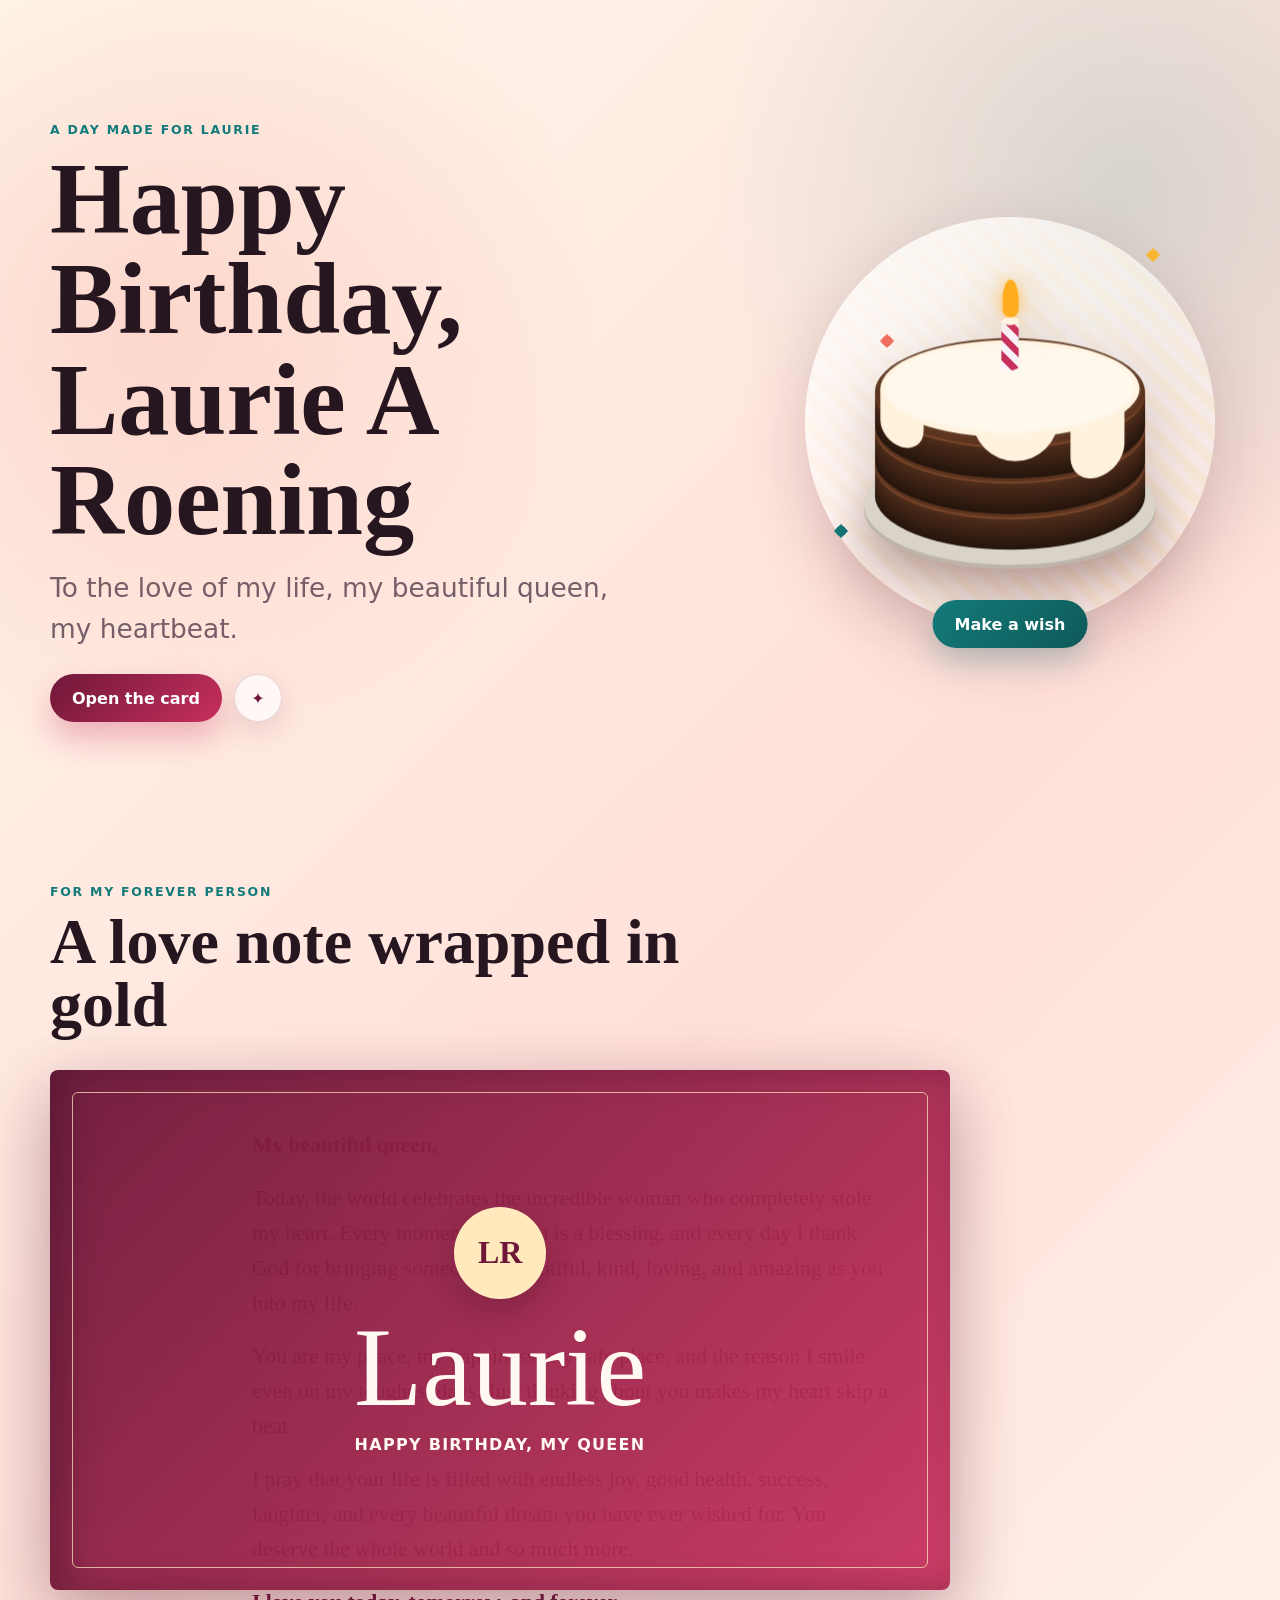
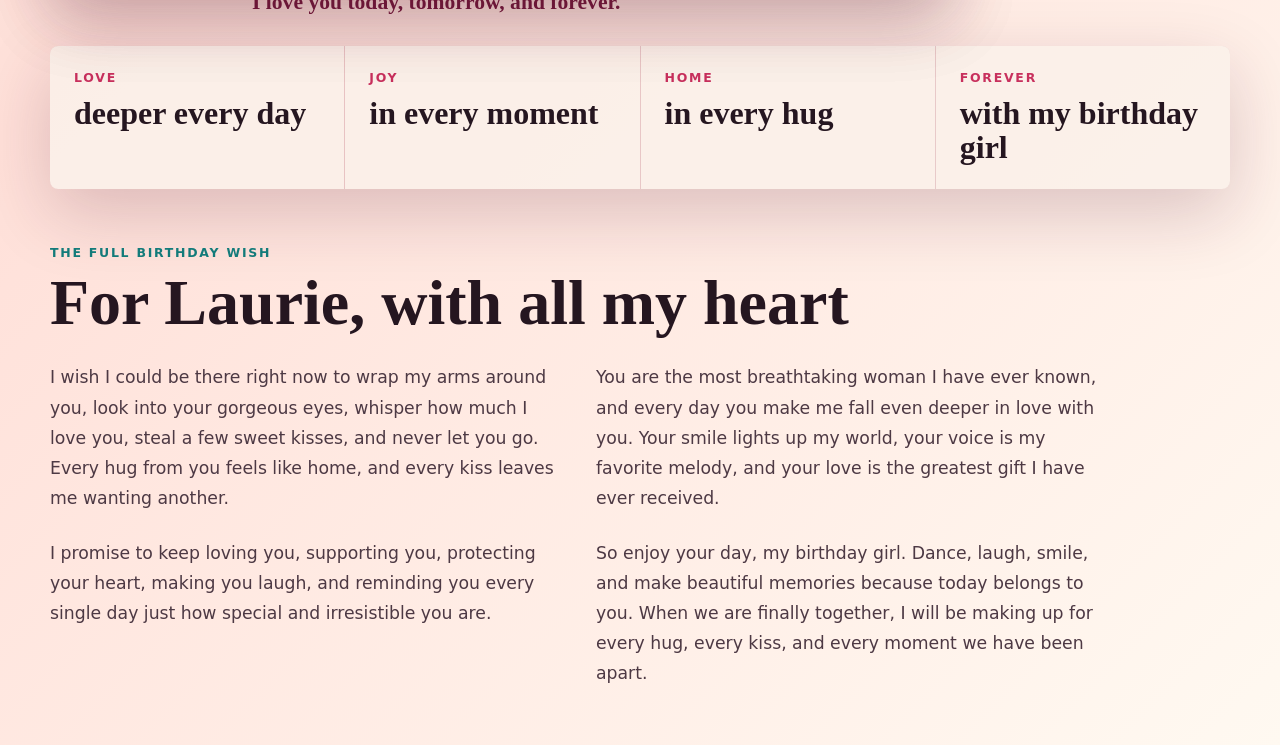
==== frontend/index.html @ 7ce3dca3 "files update" ====
<!DOCTYPE html>
<html lang="en">
  <head>
    <meta charset="UTF-8" />
    <meta name="viewport" content="width=device-width, initial-scale=1.0" />
    <title>Happy Birthday, Laurie A Roening</title>
    <link rel="stylesheet" href="./style.css" />
  </head>
  <body>
    <canvas class="confetti" id="confetti" aria-hidden="true"></canvas>

    <main class="page-shell">
      <section class="hero" aria-labelledby="birthday-title">
        <div class="hero-copy">
          <p class="eyebrow">A day made for Laurie</p>
          <h1 id="birthday-title">Happy Birthday, Laurie A Roening</h1>
          <p class="lead">
            To the love of my life, my beautiful queen, my heartbeat.
          </p>
          <div class="hero-actions">
            <button class="primary-action" id="openCard" type="button">
              Open the card
            </button>
            <button class="icon-action" id="celebrate" type="button" aria-label="Celebrate again">
              <span aria-hidden="true">✦</span>
            </button>
          </div>
        </div>

        <div class="cake-stage" aria-label="A birthday cake with a glowing candle">
          <div class="sparkle sparkle-one"></div>
          <div class="sparkle sparkle-two"></div>
          <div class="sparkle sparkle-three"></div>
          <div class="cake" id="cake">
            <div class="plate"></div>
            <div class="layer layer-bottom"></div>
            <div class="layer layer-middle"></div>
            <div class="layer layer-top"></div>
            <div class="icing"></div>
            <div class="drip drip1"></div>
            <div class="drip drip2"></div>
            <div class="drip drip3"></div>
            <div class="candle">
              <div class="flame"></div>
            </div>
          </div>
          <button class="blow-button" id="blowCandle" type="button">Make a wish</button>
        </div>
      </section>

      <section class="card-section" aria-labelledby="card-title">
        <div class="section-heading">
          <p class="eyebrow">For my forever person</p>
          <h2 id="card-title">A love note wrapped in gold</h2>
        </div>

        <article class="birthday-card" id="birthdayCard">
          <button class="card-cover" id="cardCover" type="button" aria-label="Open Laurie's birthday card">
            <span class="cover-mark">LR</span>
            <span class="cover-title">Laurie</span>
            <span class="cover-subtitle">Happy Birthday, my queen</span>
          </button>
          <div class="card-pages">
            <div class="message-panel">
              <p class="message-kicker">My beautiful queen,</p>
              <p>
                Today, the world celebrates the incredible woman who completely
                stole my heart. Every moment with you is a blessing, and every
                day I thank God for bringing someone as beautiful, kind,
                loving, and amazing as you into my life.
              </p>
              <p>
                You are my peace, my happiness, my safe place, and the reason I
                smile even on my toughest days. Just thinking about you makes my
                heart skip a beat.
              </p>
              <p>
                I pray that your life is filled with endless joy, good health,
                success, laughter, and every beautiful dream you have ever
                wished for. You deserve the whole world and so much more.
              </p>
              <p class="signature">I love you today, tomorrow, and forever.</p>
            </div>
          </div>
        </article>
      </section>

      <section class="promise-band" aria-label="Birthday promises">
        <div>
          <span>Love</span>
          <strong>deeper every day</strong>
        </div>
        <div>
          <span>Joy</span>
          <strong>in every moment</strong>
        </div>
        <div>
          <span>Home</span>
          <strong>in every hug</strong>
        </div>
        <div>
          <span>Forever</span>
          <strong>with my birthday girl</strong>
        </div>
      </section>

      <section class="letter" aria-labelledby="letter-title">
        <p class="eyebrow">The full birthday wish</p>
        <h2 id="letter-title">For Laurie, with all my heart</h2>
        <div class="letter-grid">
          <p>
            I wish I could be there right now to wrap my arms around you, look
            into your gorgeous eyes, whisper how much I love you, steal a few
            sweet kisses, and never let you go. Every hug from you feels like
            home, and every kiss leaves me wanting another.
          </p>
          <p>
            You are the most breathtaking woman I have ever known, and every day
            you make me fall even deeper in love with you. Your smile lights up
            my world, your voice is my favorite melody, and your love is the
            greatest gift I have ever received.
          </p>
          <p>
            I promise to keep loving you, supporting you, protecting your heart,
            making you laugh, and reminding you every single day just how
            special and irresistible you are.
          </p>
          <p>
            So enjoy your day, my birthday girl. Dance, laugh, smile, and make
            beautiful memories because today belongs to you. When we are finally
            together, I will be making up for every hug, every kiss, and every
            moment we have been apart.
          </p>
        </div>
      </section>
    </main>

    <script src="./script.js"></script>
  </body>
</html>
---- frontend/style.css ----
:root {
  --ink: #251620;
  --muted: #765e69;
  --paper: #fff9f1;
  --cream: #ffe9bd;
  --rose: #c8305d;
  --wine: #6f1739;
  --coral: #f26f61;
  --teal: #137b7a;
  --gold: #f7b733;
  --shadow: 0 24px 70px rgba(79, 20, 43, 0.2);
}

* {
  box-sizing: border-box;
}

html {
  min-height: 100%;
  scroll-behavior: smooth;
}

body {
  min-height: 100%;
  margin: 0;
  color: var(--ink);
  font-family: Inter, ui-sans-serif, system-ui, -apple-system, BlinkMacSystemFont, "Segoe UI", sans-serif;
  background:
    radial-gradient(circle at 12% 14%, rgba(242, 111, 97, 0.2), transparent 28rem),
    radial-gradient(circle at 88% 8%, rgba(19, 123, 122, 0.17), transparent 26rem),
    linear-gradient(135deg, #fff7ec 0%, #ffe0d9 48%, #fff9f1 100%);
}

button {
  font: inherit;
}

.confetti {
  position: fixed;
  inset: 0;
  z-index: 5;
  pointer-events: none;
}

.page-shell {
  width: min(1180px, calc(100% - 32px));
  margin: 0 auto;
}

.hero {
  min-height: 92vh;
  display: grid;
  grid-template-columns: minmax(0, 1fr) minmax(300px, 440px);
  align-items: center;
  gap: clamp(28px, 6vw, 84px);
  padding: 48px 0 32px;
}

.eyebrow {
  margin: 0 0 12px;
  color: var(--teal);
  font-size: 0.78rem;
  font-weight: 800;
  letter-spacing: 0.14em;
  text-transform: uppercase;
}

h1,
h2 {
  margin: 0;
  line-height: 0.98;
  letter-spacing: 0;
}

h1 {
  max-width: 760px;
  font-family: Georgia, "Times New Roman", serif;
  font-size: clamp(3.25rem, 8vw, 7rem);
}

h2 {
  font-family: Georgia, "Times New Roman", serif;
  font-size: clamp(2.25rem, 5vw, 5rem);
}

.lead {
  max-width: 600px;
  margin: 18px 0 0;
  color: var(--muted);
  font-size: clamp(1.15rem, 2.4vw, 1.65rem);
  line-height: 1.55;
}

.hero-actions {
  display: flex;
  align-items: center;
  gap: 12px;
  margin-top: 24px;
}

.primary-action,
.blow-button {
  min-height: 48px;
  border: 0;
  border-radius: 999px;
  padding: 0 22px;
  color: white;
  font-weight: 800;
  background: linear-gradient(135deg, var(--wine), var(--rose));
  box-shadow: 0 16px 30px rgba(200, 48, 93, 0.3);
  cursor: pointer;
}

.icon-action {
  width: 48px;
  height: 48px;
  border: 1px solid rgba(111, 23, 57, 0.16);
  border-radius: 50%;
  color: var(--wine);
  background: rgba(255, 255, 255, 0.68);
  box-shadow: 0 10px 28px rgba(79, 20, 43, 0.12);
  cursor: pointer;
}

.cake-stage {
  position: relative;
  min-height: 520px;
  display: grid;
  place-items: center;
  isolation: isolate;
}

.cake-stage::before {
  content: "";
  position: absolute;
  width: min(86vw, 410px);
  aspect-ratio: 1;
  border-radius: 50%;
  background:
    linear-gradient(135deg, rgba(255, 255, 255, 0.84), rgba(255, 255, 255, 0.32)),
    repeating-linear-gradient(45deg, rgba(247, 183, 51, 0.16) 0 10px, transparent 10px 20px);
  box-shadow: var(--shadow);
  z-index: -1;
}

.sparkle {
  position: absolute;
  width: 10px;
  height: 10px;
  background: var(--gold);
  transform: rotate(45deg);
  animation: twinkle 2.6s ease-in-out infinite;
}

.sparkle::before,
.sparkle::after {
  content: "";
  position: absolute;
  inset: 0;
  border-radius: 50%;
  background: inherit;
}

.sparkle-one {
  top: 88px;
  right: 72px;
}

.sparkle-two {
  bottom: 146px;
  left: 46px;
  background: var(--teal);
  animation-delay: 0.4s;
}

.sparkle-three {
  top: 174px;
  left: 92px;
  background: var(--coral);
  animation-delay: 0.8s;
}

.cake {
  position: relative;
  width: 250px;
  height: 200px;
  filter: drop-shadow(0 24px 30px rgba(81, 35, 19, 0.24));
  transform: translateY(24px) scale(1.08);
}

.cake > * {
  position: absolute;
}

.plate {
  width: 270px;
  height: 110px;
  bottom: -10px;
  left: -10px;
  border-radius: 50%;
  background-color: #d9d3ca;
  box-shadow: 0 2px 0 #beb4aa, 0 4px 0 #beb4aa, 0 18px 34px rgba(73, 27, 23, 0.24);
}

.layer {
  display: block;
  width: 250px;
  height: 100px;
  border-radius: 50%;
  background-color: #5c341f;
  box-shadow:
    0 2px 0 #78452a,
    0 4px 0 #4d2c1a,
    0 6px 0 #4a2a19,
    0 8px 0 #472818,
    0 10px 0 #442617,
    0 12px 0 #412416,
    0 14px 0 #3e2315,
    0 16px 0 #3b2114,
    0 18px 0 #382013,
    0 20px 0 #351e12,
    0 22px 0 #321c11,
    0 24px 0 #2f1b10,
    0 26px 0 #2c190f,
    0 28px 0 #29170e,
    0 30px 0 #26160d;
}

.layer-top {
  top: 0;
}

.layer-middle {
  top: 33px;
}

.layer-bottom {
  top: 66px;
}

.icing {
  top: 2px;
  left: 5px;
  width: 240px;
  height: 90px;
  border-radius: 50%;
  background-color: #fff2dc;
}

.icing::before {
  content: "";
  position: absolute;
  inset: 4px 5px 6px;
  z-index: 1;
  border-radius: 50%;
  background-color: #fff8ed;
  box-shadow: 0 0 8px #fffaf2;
}

.drip {
  display: block;
  width: 50px;
  height: 60px;
  border-bottom-right-radius: 25px;
  border-bottom-left-radius: 25px;
  background-color: #fff2dc;
}

.drip1 {
  top: 53px;
  left: 5px;
  width: 40px;
  height: 48px;
  transform: skewY(15deg);
}

.drip2 {
  top: 69px;
  left: 181px;
  transform: skewY(-15deg);
}

.drip3 {
  top: 54px;
  left: 90px;
  width: 80px;
  border-bottom-right-radius: 40px;
  border-bottom-left-radius: 40px;
}

.candle {
  z-index: 10;
  top: -20px;
  left: 50%;
  width: 16px;
  height: 50px;
  margin-left: -8px;
  border-radius: 8px / 4px;
  background: repeating-linear-gradient(45deg, #f9f2fb 0 7px, #c8305d 7px 13px);
}

.candle::before {
  content: "";
  position: absolute;
  top: 0;
  left: 0;
  width: 16px;
  height: 8px;
  border-radius: 50%;
  background-color: #fff;
}

.flame {
  position: absolute;
  z-index: 10;
  top: -34px;
  left: 50%;
  width: 15px;
  height: 35px;
  margin-left: -7.5px;
  border-radius: 10px 10px 10px 10px / 25px 25px 10px 10px;
  background-color: #ffad1f;
  box-shadow: 0 0 14px rgba(255, 173, 31, 0.58), 0 0 44px rgba(255, 173, 31, 0.5);
  transform-origin: 50% 90%;
  animation: flicker 1s ease-in-out alternate infinite;
}

.cake.wished .flame {
  opacity: 0;
  transform: translateY(8px) scale(0.2);
  transition: opacity 0.4s ease, transform 0.4s ease;
  animation: none;
}

.blow-button {
  position: absolute;
  bottom: 34px;
  left: 50%;
  transform: translateX(-50%);
  background: linear-gradient(135deg, var(--teal), #0e5958);
  box-shadow: 0 14px 28px rgba(19, 123, 122, 0.24);
}

.card-section,
.letter {
  padding: 56px 0;
}

.section-heading {
  max-width: 740px;
  margin-bottom: 34px;
}

.birthday-card {
  position: relative;
  width: min(100%, 900px);
  min-height: 520px;
  perspective: 2200px;
}

.card-cover,
.card-pages {
  position: absolute;
  inset: 0;
  min-height: 520px;
  border-radius: 8px;
}

.card-cover {
  z-index: 2;
  display: grid;
  place-items: center;
  align-content: center;
  gap: 18px;
  border: 0;
  color: #fff9f1;
  background:
    linear-gradient(135deg, rgba(111, 23, 57, 0.96), rgba(200, 48, 93, 0.94)),
    repeating-linear-gradient(90deg, transparent 0 22px, rgba(255, 255, 255, 0.08) 22px 24px);
  box-shadow: inset 18px 0 36px rgba(40, 8, 23, 0.3), var(--shadow);
  cursor: pointer;
  transform-origin: left center;
  transform-style: preserve-3d;
  transition: transform 900ms cubic-bezier(0.2, 0.74, 0.2, 1), box-shadow 900ms ease;
}

.card-cover::before {
  content: "";
  position: absolute;
  inset: 22px;
  border: 1px solid rgba(255, 233, 189, 0.72);
  border-radius: 6px;
}

.cover-mark {
  width: 92px;
  height: 92px;
  display: grid;
  place-items: center;
  border-radius: 50%;
  color: var(--wine);
  font-family: Georgia, "Times New Roman", serif;
  font-size: 2rem;
  font-weight: 700;
  background: var(--cream);
  box-shadow: 0 12px 30px rgba(40, 8, 23, 0.22);
}

.cover-title {
  font-family: Georgia, "Times New Roman", serif;
  font-size: clamp(3rem, 10vw, 7rem);
  line-height: 0.9;
}

.cover-subtitle {
  font-weight: 800;
  letter-spacing: 0.08em;
  text-transform: uppercase;
}

.card-pages {
  z-index: 1;
  padding: clamp(24px, 5vw, 58px);
  background:
    linear-gradient(90deg, rgba(111, 23, 57, 0.08), transparent 11%),
    linear-gradient(135deg, #fffdf8, #fff3df);
  box-shadow: var(--shadow);
}

.birthday-card.is-open .card-cover {
  transform: rotateY(-132deg);
  box-shadow: inset 10px 0 24px rgba(40, 8, 23, 0.26), 14px 20px 38px rgba(79, 20, 43, 0.16);
}

.message-panel {
  max-width: 640px;
  margin-left: auto;
  font-family: Georgia, "Times New Roman", serif;
  font-size: clamp(1.05rem, 2vw, 1.35rem);
  line-height: 1.62;
}

.message-panel p {
  margin: 0 0 18px;
}

.message-kicker,
.signature {
  color: var(--wine);
  font-weight: 700;
}

.promise-band {
  display: grid;
  grid-template-columns: repeat(4, 1fr);
  gap: 1px;
  overflow: hidden;
  border-radius: 8px;
  background: rgba(111, 23, 57, 0.16);
  box-shadow: var(--shadow);
}

.promise-band div {
  min-height: 132px;
  padding: 24px;
  background: rgba(255, 249, 241, 0.82);
}

.promise-band span {
  display: block;
  color: var(--rose);
  font-size: 0.78rem;
  font-weight: 900;
  letter-spacing: 0.14em;
  text-transform: uppercase;
}

.promise-band strong {
  display: block;
  margin-top: 12px;
  font-family: Georgia, "Times New Roman", serif;
  font-size: clamp(1.35rem, 2.5vw, 2.15rem);
  line-height: 1.05;
}

.letter {
  max-width: 1050px;
}

.letter-grid {
  display: grid;
  grid-template-columns: repeat(2, minmax(0, 1fr));
  gap: 24px 42px;
  margin-top: 28px;
}

.letter-grid p {
  margin: 0;
  color: #4d3944;
  font-size: 1.08rem;
  line-height: 1.75;
}

@keyframes flicker {
  0% {
    transform: skewX(5deg);
  }

  50% {
    transform: skewX(-9deg) scaleY(1.06);
  }

  100% {
    transform: skewX(6deg);
  }
}

@keyframes twinkle {
  0%,
  100% {
    opacity: 0.45;
    transform: rotate(45deg) scale(0.8);
  }

  50% {
    opacity: 1;
    transform: rotate(45deg) scale(1.45);
  }
}

@media (max-width: 860px) {
  .hero {
    min-height: auto;
    grid-template-columns: 1fr;
    padding-top: 32px;
  }

  .cake-stage {
    min-height: 430px;
  }

  .promise-band,
  .letter-grid {
    grid-template-columns: 1fr;
  }

  .birthday-card,
  .card-cover,
  .card-pages {
    min-height: 650px;
  }

  .birthday-card.is-open .card-cover {
    transform: rotateY(-118deg);
  }
}

@media (max-width: 520px) {
  .page-shell {
    width: min(100% - 20px, 1180px);
  }

  .hero {
    gap: 8px;
    padding-top: 24px;
    padding-bottom: 20px;
  }

  h1 {
    font-size: clamp(2.8rem, 14vw, 4.2rem);
  }

  .cake {
    transform: translateY(0) scale(0.62);
  }

  .cake-stage {
    min-height: 270px;
  }

  .cake-stage::before {
    width: min(82vw, 280px);
  }

  .blow-button {
    bottom: 12px;
  }

  .birthday-card,
  .card-cover,
  .card-pages {
    min-height: 760px;
  }

  .card-pages {
    padding: 24px 18px;
  }
}
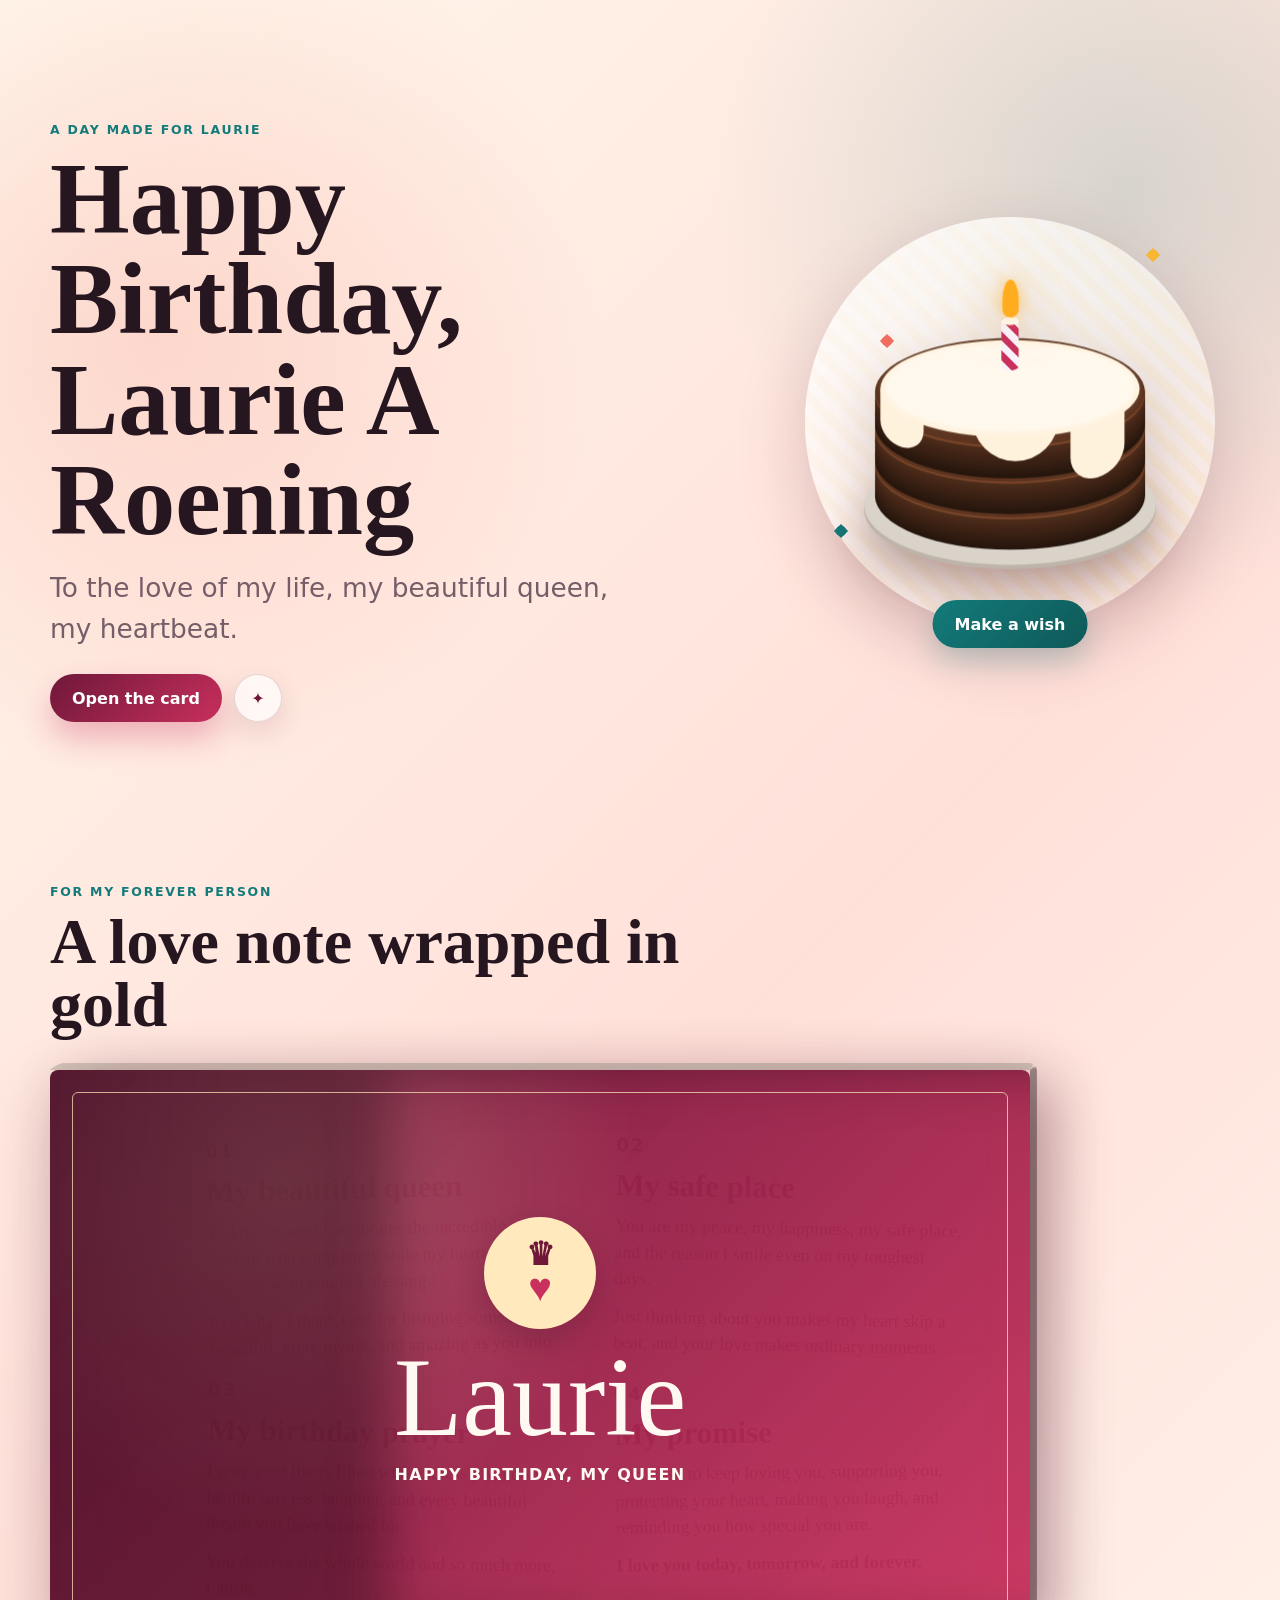
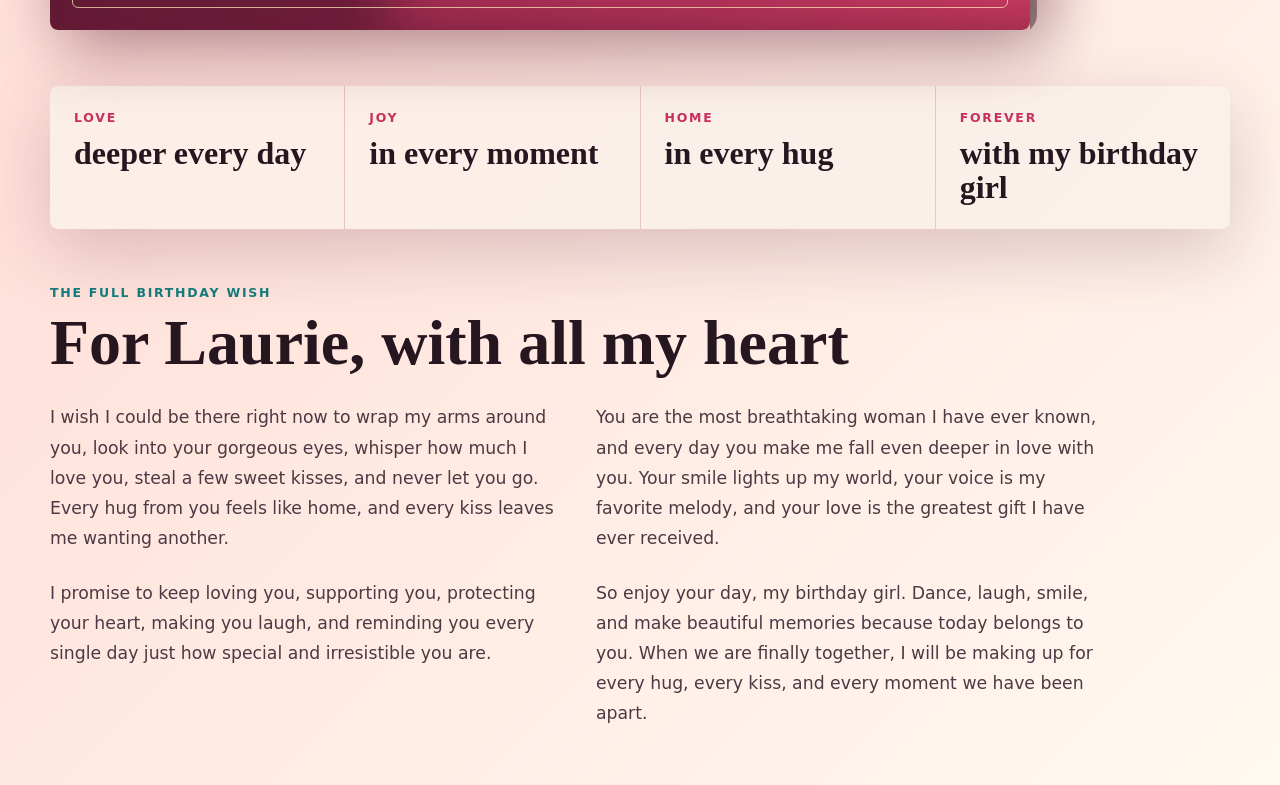
==== commit 0d10e27b: "files update" ====
--- a/frontend/index.html
+++ b/frontend/index.html
@@ -3,7 +3,33 @@
   <head>
     <meta charset="UTF-8" />
     <meta name="viewport" content="width=device-width, initial-scale=1.0" />
-    <title>Happy Birthday, Laurie A Roening</title>
+    <meta
+      name="description"
+      content="A romantic birthday celebration for Laurie A Roening with a birthday cake, love note, wishes, and an interactive 3D birthday card."
+    />
+    <meta name="author" content="For Laurie A Roening" />
+    <meta name="robots" content="index, follow" />
+    <meta name="theme-color" content="#c8305d" />
+    <meta name="color-scheme" content="light" />
+    <meta property="og:type" content="website" />
+    <meta property="og:title" content="Happy Birthday, Laurie A Roening" />
+    <meta
+      property="og:description"
+      content="A beautiful birthday page for Laurie, my queen, my heartbeat, and my forever person."
+    />
+    <meta property="og:image" content="./birthday-preview.svg" />
+    <meta property="og:image:alt" content="A romantic birthday card preview for Laurie A Roening with cake, hearts, and warm colors." />
+    <meta property="og:site_name" content="Laurie's Birthday Celebration" />
+    <meta name="twitter:card" content="summary_large_image" />
+    <meta name="twitter:title" content="Happy Birthday, Laurie A Roening" />
+    <meta
+      name="twitter:description"
+      content="A romantic birthday celebration made with love for Laurie A Roening."
+    />
+    <meta name="twitter:image" content="./birthday-preview.svg" />
+    <link rel="icon" type="image/svg+xml" href="./favicon.svg" />
+    <link rel="apple-touch-icon" href="./birthday-preview.svg" />
+    <title>Happy Birthday, Laurie A Roening | A Love Note and Birthday Card</title>
     <link rel="stylesheet" href="./style.css" />
   </head>
   <body>
@@ -54,32 +80,62 @@
           <h2 id="card-title">A love note wrapped in gold</h2>
         </div>
 
-        <article class="birthday-card" id="birthdayCard">
+        <article class="birthday-card" id="birthdayCard" aria-label="3D birthday book for Laurie">
           <button class="card-cover" id="cardCover" type="button" aria-label="Open Laurie's birthday card">
-            <span class="cover-mark">LR</span>
+            <span class="card-bark"></span>
+            <span class="cover-art" aria-hidden="true">
+              <span class="cover-crown">♛</span>
+              <span class="cover-heart">♥</span>
+            </span>
             <span class="cover-title">Laurie</span>
             <span class="cover-subtitle">Happy Birthday, my queen</span>
           </button>
           <div class="card-pages">
-            <div class="message-panel">
-              <p class="message-kicker">My beautiful queen,</p>
-              <p>
-                Today, the world celebrates the incredible woman who completely
-                stole my heart. Every moment with you is a blessing, and every
-                day I thank God for bringing someone as beautiful, kind,
-                loving, and amazing as you into my life.
-              </p>
-              <p>
-                You are my peace, my happiness, my safe place, and the reason I
-                smile even on my toughest days. Just thinking about you makes my
-                heart skip a beat.
-              </p>
-              <p>
-                I pray that your life is filled with endless joy, good health,
-                success, laughter, and every beautiful dream you have ever
-                wished for. You deserve the whole world and so much more.
-              </p>
-              <p class="signature">I love you today, tomorrow, and forever.</p>
+            <div class="page-stack">
+              <section class="note-page note-page-one">
+                <p class="page-number">01</p>
+                <h3>My beautiful queen</h3>
+                <p>
+                  Today, the world celebrates the incredible woman who completely
+                  stole my heart. Every moment with you is a blessing.
+                </p>
+                <p>
+                  Every day I thank God for bringing someone as beautiful, kind,
+                  loving, and amazing as you into my life.
+                </p>
+              </section>
+              <section class="note-page note-page-two">
+                <p class="page-number">02</p>
+                <h3>My safe place</h3>
+                <p>
+                  You are my peace, my happiness, my safe place, and the reason I
+                  smile even on my toughest days.
+                </p>
+                <p>
+                  Just thinking about you makes my heart skip a beat, and your
+                  love makes ordinary moments feel like home.
+                </p>
+              </section>
+              <section class="note-page note-page-three">
+                <p class="page-number">03</p>
+                <h3>My birthday prayer</h3>
+                <p>
+                  I pray your life is filled with endless joy, good health,
+                  success, laughter, and every beautiful dream you have wished for.
+                </p>
+                <p>
+                  You deserve the whole world and so much more, Laurie.
+                </p>
+              </section>
+              <section class="note-page note-page-four">
+                <p class="page-number">04</p>
+                <h3>My promise</h3>
+                <p>
+                  I promise to keep loving you, supporting you, protecting your
+                  heart, making you laugh, and reminding you how special you are.
+                </p>
+                <p class="signature">I love you today, tomorrow, and forever.</p>
+              </section>
             </div>
           </div>
         </article>
--- a/frontend/style.css
+++ b/frontend/style.css
@@ -353,17 +353,44 @@
 
 .birthday-card {
   position: relative;
-  width: min(100%, 900px);
-  min-height: 520px;
+  width: min(100%, 980px);
+  min-height: 560px;
   perspective: 2200px;
+  transform-style: preserve-3d;
 }
 
 .card-cover,
 .card-pages {
   position: absolute;
   inset: 0;
-  min-height: 520px;
+  min-height: 560px;
   border-radius: 8px;
+}
+
+.birthday-card::before {
+  content: "";
+  position: absolute;
+  top: -7px;
+  left: 0;
+  width: 100%;
+  height: 7px;
+  border-radius: 8px 8px 0 0;
+  background: #d5c7bb;
+  transform: skewX(-45deg);
+  transform-origin: bottom;
+}
+
+.birthday-card::after {
+  content: "";
+  position: absolute;
+  top: 0;
+  right: -7px;
+  width: 7px;
+  height: 100%;
+  border-radius: 0 8px 8px 0;
+  background: #a08f89;
+  transform: skewY(-45deg);
+  transform-origin: left;
 }
 
 .card-cover {
@@ -375,13 +402,14 @@
   border: 0;
   color: #fff9f1;
   background:
-    linear-gradient(135deg, rgba(111, 23, 57, 0.96), rgba(200, 48, 93, 0.94)),
+    radial-gradient(circle at 24% 20%, rgba(255, 233, 189, 0.22), transparent 22rem),
+    linear-gradient(135deg, rgba(111, 23, 57, 0.98), rgba(200, 48, 93, 0.95)),
     repeating-linear-gradient(90deg, transparent 0 22px, rgba(255, 255, 255, 0.08) 22px 24px);
-  box-shadow: inset 18px 0 36px rgba(40, 8, 23, 0.3), var(--shadow);
+  box-shadow: inset 340px 0 54px rgba(39, 9, 23, 0.44), 24px 10px 58px rgba(79, 20, 43, 0.32);
   cursor: pointer;
   transform-origin: left center;
   transform-style: preserve-3d;
-  transition: transform 900ms cubic-bezier(0.2, 0.74, 0.2, 1), box-shadow 900ms ease;
+  transition: transform 900ms cubic-bezier(0.2, 0.74, 0.2, 1), box-shadow 900ms ease, filter 900ms ease;
 }
 
 .card-cover::before {
@@ -392,9 +420,19 @@
   border-radius: 6px;
 }
 
-.cover-mark {
-  width: 92px;
-  height: 92px;
+.card-bark {
+  position: absolute;
+  inset: 0;
+  border-radius: 8px;
+  opacity: 0;
+  background: rgba(224, 225, 220, 0.24);
+  transition: opacity 650ms ease, box-shadow 650ms ease;
+}
+
+.cover-art {
+  position: relative;
+  width: 112px;
+  height: 112px;
   display: grid;
   place-items: center;
   border-radius: 50%;
@@ -406,6 +444,19 @@
   box-shadow: 0 12px 30px rgba(40, 8, 23, 0.22);
 }
 
+.cover-crown {
+  position: absolute;
+  top: 18px;
+  font-size: 2rem;
+}
+
+.cover-heart {
+  position: absolute;
+  bottom: 18px;
+  color: var(--rose);
+  font-size: 2.5rem;
+}
+
 .cover-title {
   font-family: Georgia, "Times New Roman", serif;
   font-size: clamp(3rem, 10vw, 7rem);
@@ -420,31 +471,86 @@
 
 .card-pages {
   z-index: 1;
-  padding: clamp(24px, 5vw, 58px);
+  overflow: hidden;
+  padding: clamp(22px, 4vw, 44px);
   background:
-    linear-gradient(90deg, rgba(111, 23, 57, 0.08), transparent 11%),
-    linear-gradient(135deg, #fffdf8, #fff3df);
+    linear-gradient(90deg, rgba(111, 23, 57, 0.13), transparent 9%),
+    repeating-linear-gradient(90deg, transparent 0 9px, rgba(111, 23, 57, 0.035) 9px 10px),
+    linear-gradient(135deg, #fffdf8, #fff3df 72%, #ffe9bd);
   box-shadow: var(--shadow);
 }
 
+.birthday-card:hover .card-cover,
 .birthday-card.is-open .card-cover {
-  transform: rotateY(-132deg);
-  box-shadow: inset 10px 0 24px rgba(40, 8, 23, 0.26), 14px 20px 38px rgba(79, 20, 43, 0.16);
-}
-
-.message-panel {
-  max-width: 640px;
-  margin-left: auto;
+  transform: rotateY(-135deg) rotateZ(2deg) scale(1.02);
+  box-shadow: inset 24px 0 46px rgba(40, 8, 23, 0.32), 0 18px 82px rgba(79, 20, 43, 0.24);
+  filter: saturate(1.03);
+}
+
+.birthday-card:hover .card-bark,
+.birthday-card.is-open .card-bark {
+  opacity: 1;
+  box-shadow: 330px 210px 110px rgba(40, 8, 23, 0.35) inset;
+}
+
+.page-stack {
+  height: 100%;
+  min-height: 472px;
+  display: grid;
+  grid-template-columns: repeat(2, minmax(0, 1fr));
+  gap: 16px;
+  padding-left: clamp(20px, 8vw, 92px);
+}
+
+.note-page {
+  position: relative;
+  min-height: 212px;
+  padding: 20px 20px 18px;
+  border: 1px solid rgba(111, 23, 57, 0.1);
+  border-radius: 8px;
+  background: rgba(255, 253, 248, 0.86);
+  box-shadow: 0 10px 26px rgba(79, 20, 43, 0.08);
   font-family: Georgia, "Times New Roman", serif;
-  font-size: clamp(1.05rem, 2vw, 1.35rem);
-  line-height: 1.62;
-}
-
-.message-panel p {
-  margin: 0 0 18px;
-}
-
-.message-kicker,
+  transform: rotate(var(--tilt, -1deg));
+}
+
+.note-page-one {
+  --tilt: -1.3deg;
+}
+
+.note-page-two {
+  --tilt: 1deg;
+}
+
+.note-page-three {
+  --tilt: 0.8deg;
+}
+
+.note-page-four {
+  --tilt: -0.8deg;
+}
+
+.page-number {
+  margin: 0 0 8px;
+  color: var(--teal);
+  font: 800 0.72rem/1 Inter, ui-sans-serif, system-ui, sans-serif;
+  letter-spacing: 0.12em;
+}
+
+.note-page h3 {
+  margin: 0 0 12px;
+  color: var(--wine);
+  font-size: clamp(1.45rem, 2.4vw, 2.2rem);
+  line-height: 1;
+}
+
+.note-page p {
+  margin: 0 0 11px;
+  color: #4d3944;
+  font-size: clamp(0.95rem, 1.55vw, 1.12rem);
+  line-height: 1.48;
+}
+
 .signature {
   color: var(--wine);
   font-weight: 700;
@@ -544,14 +650,48 @@
     grid-template-columns: 1fr;
   }
 
-  .birthday-card,
+  .birthday-card {
+    min-height: auto;
+    perspective: 1600px;
+  }
+
   .card-cover,
   .card-pages {
-    min-height: 650px;
-  }
-
+    position: relative;
+    inset: auto;
+    min-height: auto;
+  }
+
+  .card-cover {
+    min-height: 430px;
+    box-shadow: inset 180px 0 46px rgba(39, 9, 23, 0.34), 20px 12px 44px rgba(79, 20, 43, 0.24);
+  }
+
+  .card-pages {
+    max-height: 0;
+    margin-top: 18px;
+    opacity: 0;
+    transition: max-height 700ms ease, opacity 500ms ease;
+  }
+
+  .page-stack {
+    min-height: auto;
+    grid-template-columns: 1fr;
+    padding-left: 0;
+  }
+
+  .note-page {
+    min-height: auto;
+  }
+
+  .birthday-card:hover .card-cover,
   .birthday-card.is-open .card-cover {
-    transform: rotateY(-118deg);
+    transform: perspective(1600px) rotateY(-10deg) rotateZ(1deg);
+  }
+
+  .birthday-card.is-open .card-pages {
+    max-height: 1800px;
+    opacity: 1;
   }
 }
 
@@ -586,13 +726,44 @@
     bottom: 12px;
   }
 
-  .birthday-card,
-  .card-cover,
-  .card-pages {
-    min-height: 760px;
+  .card-section,
+  .letter {
+    padding: 42px 0;
+  }
+
+  .section-heading {
+    margin-bottom: 22px;
+  }
+
+  .card-cover {
+    min-height: 360px;
+    gap: 14px;
   }
 
   .card-pages {
     padding: 24px 18px;
   }
-}
+
+  .cover-art {
+    width: 88px;
+    height: 88px;
+  }
+
+  .cover-title {
+    font-size: clamp(3.4rem, 18vw, 4.8rem);
+  }
+
+  .cover-subtitle {
+    width: min(240px, 80vw);
+    text-align: center;
+    line-height: 1.35;
+  }
+
+  .note-page {
+    padding: 18px 16px 16px;
+  }
+
+  .note-page p {
+    font-size: 0.98rem;
+  }
+}
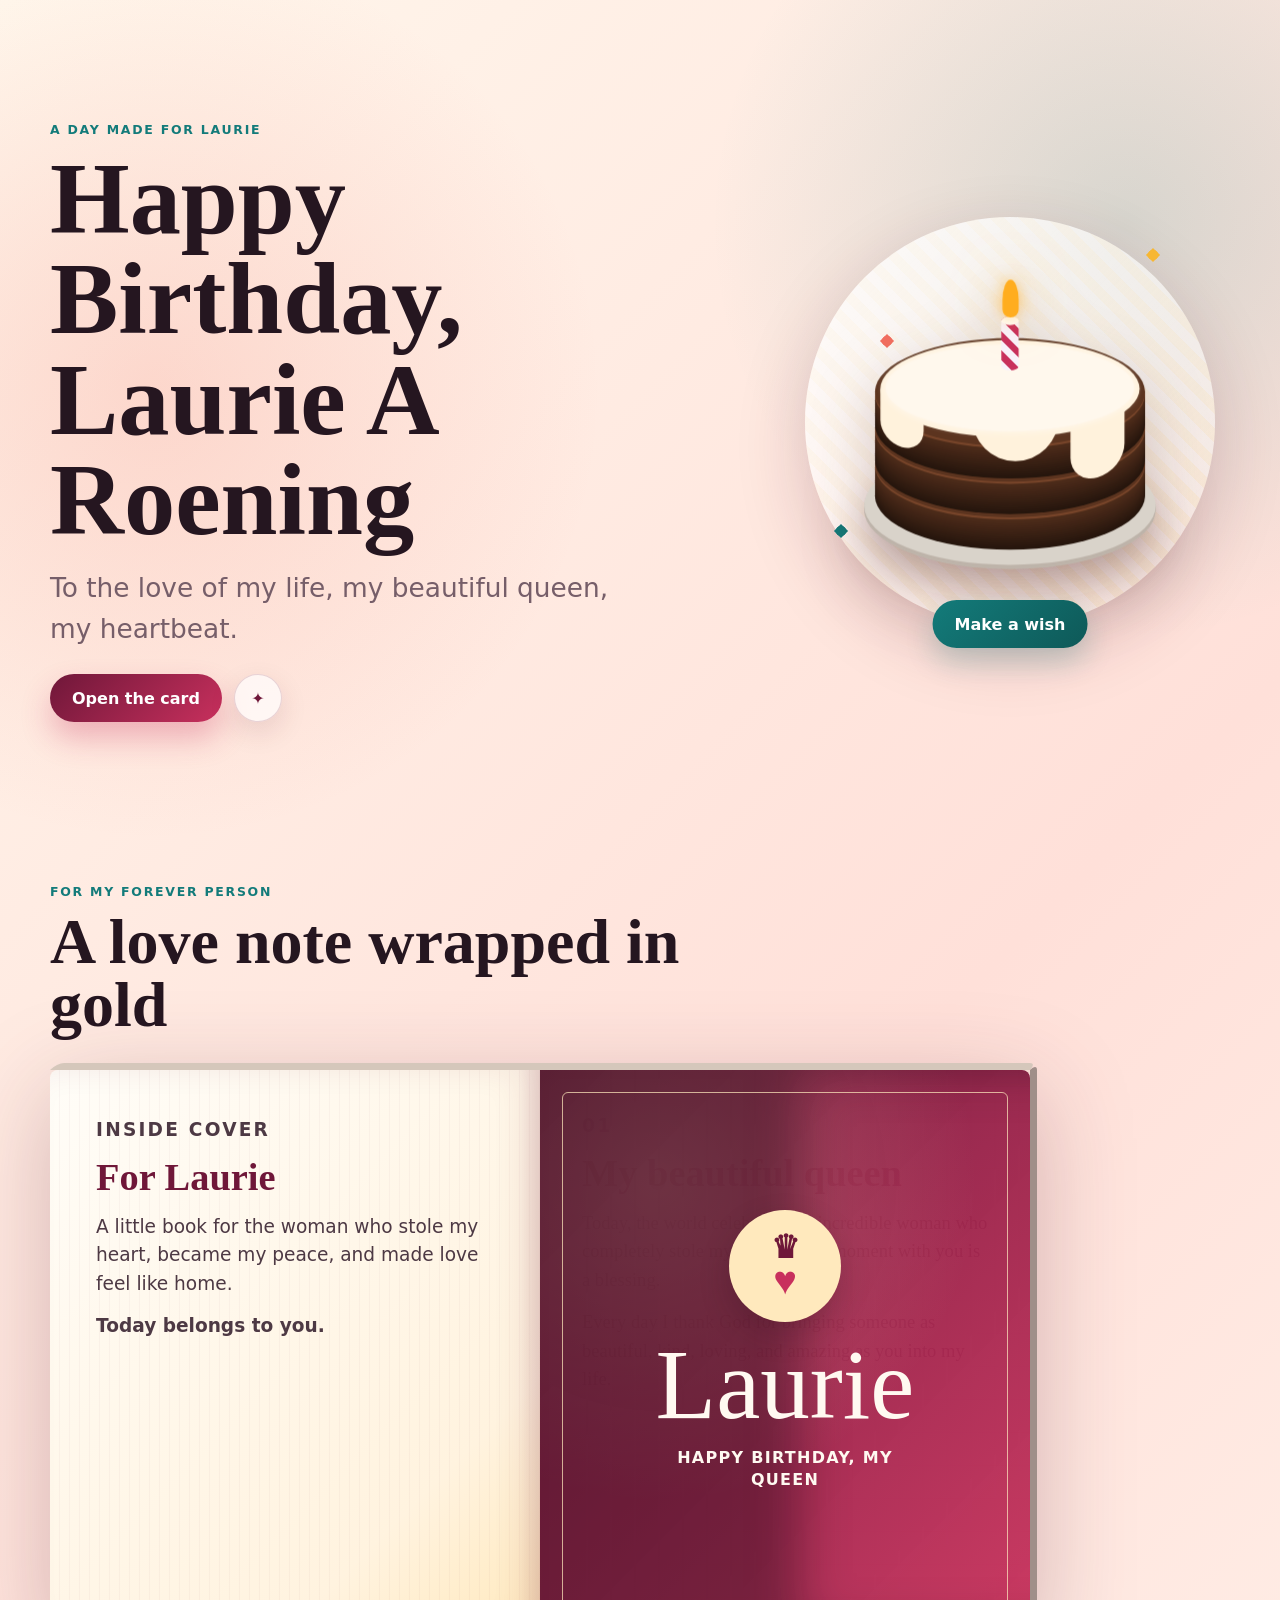
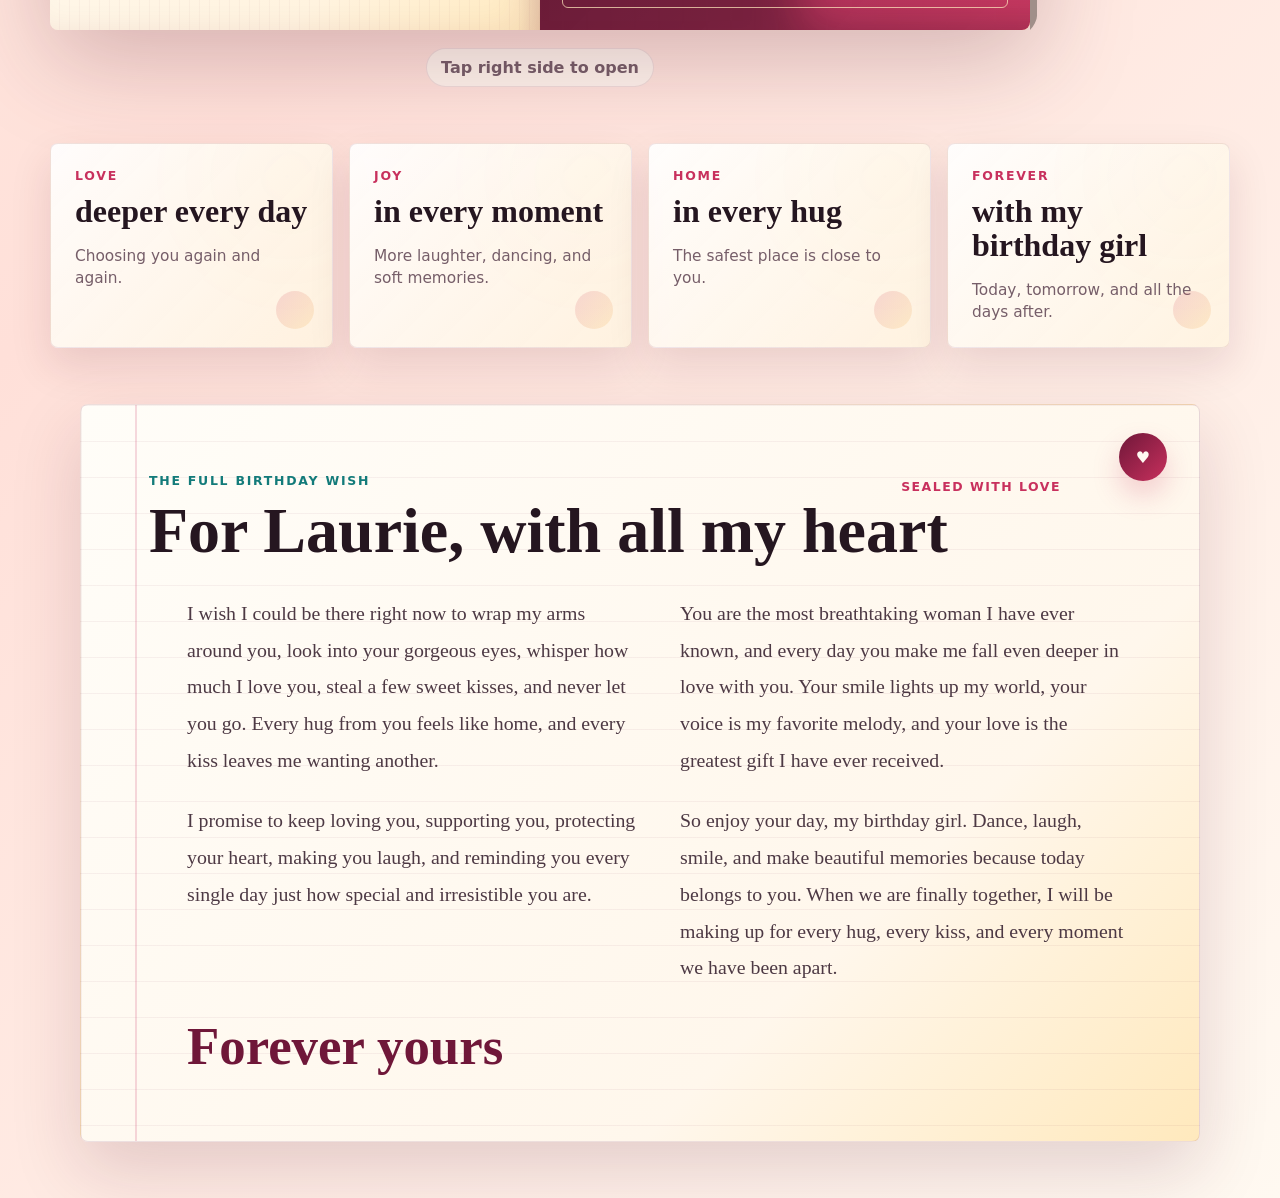
==== commit 670bc00b: "files update" ====
--- a/frontend/index.html
+++ b/frontend/index.html
@@ -80,19 +80,47 @@
           <h2 id="card-title">A love note wrapped in gold</h2>
         </div>
 
-        <article class="birthday-card" id="birthdayCard" aria-label="3D birthday book for Laurie">
-          <button class="card-cover" id="cardCover" type="button" aria-label="Open Laurie's birthday card">
-            <span class="card-bark"></span>
-            <span class="cover-art" aria-hidden="true">
-              <span class="cover-crown">♛</span>
-              <span class="cover-heart">♥</span>
-            </span>
-            <span class="cover-title">Laurie</span>
-            <span class="cover-subtitle">Happy Birthday, my queen</span>
-          </button>
-          <div class="card-pages">
-            <div class="page-stack">
-              <section class="note-page note-page-one">
+        <article class="birthday-card" id="birthdayCard" aria-label="Flipping birthday book for Laurie">
+          <div class="book-spread" id="bookSpread">
+            <div class="book-half book-left">
+              <p class="page-number">Inside cover</p>
+              <h3>For Laurie</h3>
+              <p>
+                A little book for the woman who stole my heart, became my peace,
+                and made love feel like home.
+              </p>
+              <p class="signature">Today belongs to you.</p>
+            </div>
+            <div class="book-half book-right">
+              <p class="page-number">Forever</p>
+              <h3>My final wish</h3>
+              <p>
+                Dance, laugh, smile, and make beautiful memories. When we are
+                together, I will make up for every hug, every kiss, and every
+                moment we have been apart.
+              </p>
+              <p class="signature">I love you more than words can express.</p>
+            </div>
+
+            <button class="book-flip book-cover" id="cardCover" type="button" aria-label="Open Laurie's birthday book">
+              <span class="book-face book-front cover-front">
+                <span class="card-bark"></span>
+                <span class="cover-art" aria-hidden="true">
+                  <span class="cover-crown">♛</span>
+                  <span class="cover-heart">♥</span>
+                </span>
+                <span class="cover-title">Laurie</span>
+                <span class="cover-subtitle">Happy Birthday, my queen</span>
+              </span>
+              <span class="book-face book-back cover-back">
+                <span class="page-number">With love</span>
+                <strong>Open every page slowly.</strong>
+                <span>This birthday wish was made only for you.</span>
+              </span>
+            </button>
+
+            <div class="book-flip book-sheet sheet-one">
+              <section class="book-face book-front note-page">
                 <p class="page-number">01</p>
                 <h3>My beautiful queen</h3>
                 <p>
@@ -104,7 +132,7 @@
                   loving, and amazing as you into my life.
                 </p>
               </section>
-              <section class="note-page note-page-two">
+              <section class="book-face book-back note-page">
                 <p class="page-number">02</p>
                 <h3>My safe place</h3>
                 <p>
@@ -112,81 +140,117 @@
                   smile even on my toughest days.
                 </p>
                 <p>
-                  Just thinking about you makes my heart skip a beat, and your
-                  love makes ordinary moments feel like home.
-                </p>
-              </section>
-              <section class="note-page note-page-three">
+                  Just thinking about you makes my heart skip a beat.
+                </p>
+              </section>
+            </div>
+
+            <div class="book-flip book-sheet sheet-two">
+              <section class="book-face book-front note-page">
                 <p class="page-number">03</p>
                 <h3>My birthday prayer</h3>
                 <p>
                   I pray your life is filled with endless joy, good health,
                   success, laughter, and every beautiful dream you have wished for.
                 </p>
-                <p>
-                  You deserve the whole world and so much more, Laurie.
-                </p>
-              </section>
-              <section class="note-page note-page-four">
+                <p>You deserve the whole world and so much more, Laurie.</p>
+              </section>
+              <section class="book-face book-back note-page">
                 <p class="page-number">04</p>
+                <h3>When I see you</h3>
+                <p>
+                  I wish I could wrap my arms around you, look into your gorgeous
+                  eyes, whisper how much I love you, and never let you go.
+                </p>
+                <p>Every hug from you feels like home.</p>
+              </section>
+            </div>
+
+            <div class="book-flip book-sheet sheet-three">
+              <section class="book-face book-front note-page">
+                <p class="page-number">05</p>
+                <h3>The gift you are</h3>
+                <p>
+                  Your smile lights up my world, your voice is my favorite
+                  melody, and your love is the greatest gift I have ever received.
+                </p>
+              </section>
+              <section class="book-face book-back note-page">
+                <p class="page-number">06</p>
                 <h3>My promise</h3>
                 <p>
                   I promise to keep loving you, supporting you, protecting your
                   heart, making you laugh, and reminding you how special you are.
                 </p>
-                <p class="signature">I love you today, tomorrow, and forever.</p>
-              </section>
-            </div>
+                <p class="signature">Today, tomorrow, and forever.</p>
+              </section>
+            </div>
+            <button class="book-hit-area book-hit-left" id="prevPage" type="button" aria-label="Turn to the previous page"></button>
+            <button class="book-hit-area book-hit-right" id="nextPage" type="button" aria-label="Turn to the next page"></button>
+          </div>
+
+          <div class="book-controls" aria-label="Birthday book status">
+            <p id="pageStatus" aria-live="polite">Cover</p>
           </div>
         </article>
       </section>
 
       <section class="promise-band" aria-label="Birthday promises">
-        <div>
+        <div class="promise-card">
           <span>Love</span>
           <strong>deeper every day</strong>
-        </div>
-        <div>
+          <p>Choosing you again and again.</p>
+        </div>
+        <div class="promise-card">
           <span>Joy</span>
           <strong>in every moment</strong>
-        </div>
-        <div>
+          <p>More laughter, dancing, and soft memories.</p>
+        </div>
+        <div class="promise-card">
           <span>Home</span>
           <strong>in every hug</strong>
-        </div>
-        <div>
+          <p>The safest place is close to you.</p>
+        </div>
+        <div class="promise-card">
           <span>Forever</span>
           <strong>with my birthday girl</strong>
+          <p>Today, tomorrow, and all the days after.</p>
         </div>
       </section>
 
       <section class="letter" aria-labelledby="letter-title">
-        <p class="eyebrow">The full birthday wish</p>
-        <h2 id="letter-title">For Laurie, with all my heart</h2>
-        <div class="letter-grid">
-          <p>
-            I wish I could be there right now to wrap my arms around you, look
-            into your gorgeous eyes, whisper how much I love you, steal a few
-            sweet kisses, and never let you go. Every hug from you feels like
-            home, and every kiss leaves me wanting another.
-          </p>
-          <p>
-            You are the most breathtaking woman I have ever known, and every day
-            you make me fall even deeper in love with you. Your smile lights up
-            my world, your voice is my favorite melody, and your love is the
-            greatest gift I have ever received.
-          </p>
-          <p>
-            I promise to keep loving you, supporting you, protecting your heart,
-            making you laugh, and reminding you every single day just how
-            special and irresistible you are.
-          </p>
-          <p>
-            So enjoy your day, my birthday girl. Dance, laugh, smile, and make
-            beautiful memories because today belongs to you. When we are finally
-            together, I will be making up for every hug, every kiss, and every
-            moment we have been apart.
-          </p>
+        <div class="letter-card">
+          <div class="letter-topline">
+            <p class="eyebrow">The full birthday wish</p>
+            <span>sealed with love</span>
+          </div>
+          <h2 id="letter-title">For Laurie, with all my heart</h2>
+          <div class="letter-grid">
+            <p>
+              I wish I could be there right now to wrap my arms around you, look
+              into your gorgeous eyes, whisper how much I love you, steal a few
+              sweet kisses, and never let you go. Every hug from you feels like
+              home, and every kiss leaves me wanting another.
+            </p>
+            <p>
+              You are the most breathtaking woman I have ever known, and every day
+              you make me fall even deeper in love with you. Your smile lights up
+              my world, your voice is my favorite melody, and your love is the
+              greatest gift I have ever received.
+            </p>
+            <p>
+              I promise to keep loving you, supporting you, protecting your heart,
+              making you laugh, and reminding you every single day just how
+              special and irresistible you are.
+            </p>
+            <p>
+              So enjoy your day, my birthday girl. Dance, laugh, smile, and make
+              beautiful memories because today belongs to you. When we are finally
+              together, I will be making up for every hug, every kiss, and every
+              moment we have been apart.
+            </p>
+          </div>
+          <p class="letter-signature">Forever yours</p>
         </div>
       </section>
     </main>
--- a/frontend/style.css
+++ b/frontend/style.css
@@ -352,22 +352,19 @@
 }
 
 .birthday-card {
+  width: min(100%, 980px);
+  scroll-margin-top: 28px;
+}
+
+.book-spread {
   position: relative;
-  width: min(100%, 980px);
-  min-height: 560px;
-  perspective: 2200px;
+  height: clamp(480px, 56vw, 560px);
+  perspective: 2400px;
   transform-style: preserve-3d;
-}
-
-.card-cover,
-.card-pages {
-  position: absolute;
-  inset: 0;
-  min-height: 560px;
-  border-radius: 8px;
-}
-
-.birthday-card::before {
+  filter: drop-shadow(0 28px 48px rgba(79, 20, 43, 0.24));
+}
+
+.book-spread::before {
   content: "";
   position: absolute;
   top: -7px;
@@ -380,7 +377,7 @@
   transform-origin: bottom;
 }
 
-.birthday-card::after {
+.book-spread::after {
   content: "";
   position: absolute;
   top: 0;
@@ -393,26 +390,157 @@
   transform-origin: left;
 }
 
-.card-cover {
-  z-index: 2;
+.book-half,
+.book-flip {
+  position: absolute;
+  top: 0;
+  width: 50%;
+  height: 100%;
+  border-radius: 8px;
+}
+
+.book-half {
+  padding: clamp(26px, 4vw, 46px);
+  background:
+    repeating-linear-gradient(90deg, transparent 0 9px, rgba(111, 23, 57, 0.035) 9px 10px),
+    linear-gradient(135deg, #fffdf8, #fff3df 76%, #ffe9bd);
+  box-shadow: inset 0 0 0 1px rgba(111, 23, 57, 0.08);
+}
+
+.book-left {
+  left: 0;
+  border-radius: 8px 0 0 8px;
+  box-shadow: inset -20px 0 30px rgba(111, 23, 57, 0.08);
+}
+
+.book-right {
+  right: 0;
+  border-radius: 0 8px 8px 0;
+  box-shadow: inset 20px 0 30px rgba(111, 23, 57, 0.08);
+}
+
+.book-left::after,
+.book-right::before {
+  content: "";
+  position: absolute;
+  top: 0;
+  width: 22px;
+  height: 100%;
+  pointer-events: none;
+}
+
+.book-left::after {
+  right: 0;
+  background: linear-gradient(90deg, transparent, rgba(111, 23, 57, 0.12));
+}
+
+.book-right::before {
+  left: 0;
+  background: linear-gradient(90deg, rgba(111, 23, 57, 0.12), transparent);
+}
+
+.book-flip {
+  left: 50%;
+  z-index: var(--z, 4);
+  border: 0;
+  padding: 0;
+  color: inherit;
+  background: transparent;
+  transform-origin: left center;
+  transform-style: preserve-3d;
+  transition: transform 900ms cubic-bezier(0.2, 0.74, 0.2, 1), z-index 0ms linear 450ms;
+}
+
+.book-flip.is-flipped {
+  transform: rotateY(-180deg);
+}
+
+.book-hit-area {
+  position: absolute;
+  top: 0;
+  z-index: 20;
+  width: 50%;
+  height: 100%;
+  border: 0;
+  padding: 0;
+  background: transparent;
+  cursor: pointer;
+}
+
+.book-hit-left {
+  left: 0;
+}
+
+.book-hit-right {
+  right: 0;
+}
+
+.book-hit-area::after {
+  position: absolute;
+  top: 50%;
+  width: 42px;
+  height: 42px;
+  display: grid;
+  place-items: center;
+  border-radius: 50%;
+  color: white;
+  font-size: 1.8rem;
+  font-weight: 800;
+  background: rgba(111, 23, 57, 0.72);
+  box-shadow: 0 14px 28px rgba(79, 20, 43, 0.22);
+  opacity: 0;
+  transform: translateY(-50%) scale(0.86);
+  transition: opacity 180ms ease, transform 180ms ease;
+}
+
+.book-hit-left::after {
+  content: "‹";
+  left: 18px;
+}
+
+.book-hit-right::after {
+  content: "›";
+  right: 18px;
+}
+
+.book-hit-area:hover::after,
+.book-hit-area:focus-visible::after {
+  opacity: 1;
+  transform: translateY(-50%) scale(1);
+}
+
+.book-hit-area:disabled {
+  cursor: default;
+  pointer-events: none;
+}
+
+.book-face {
+  position: absolute;
+  inset: 0;
+  overflow: hidden;
+  backface-visibility: hidden;
+  border-radius: 0 8px 8px 0;
+}
+
+.book-back {
+  border-radius: 8px 0 0 8px;
+  transform: rotateY(180deg);
+}
+
+.cover-front {
   display: grid;
   place-items: center;
   align-content: center;
   gap: 18px;
-  border: 0;
   color: #fff9f1;
   background:
-    radial-gradient(circle at 24% 20%, rgba(255, 233, 189, 0.22), transparent 22rem),
+    radial-gradient(circle at 24% 20%, rgba(255, 233, 189, 0.22), transparent 20rem),
     linear-gradient(135deg, rgba(111, 23, 57, 0.98), rgba(200, 48, 93, 0.95)),
     repeating-linear-gradient(90deg, transparent 0 22px, rgba(255, 255, 255, 0.08) 22px 24px);
-  box-shadow: inset 340px 0 54px rgba(39, 9, 23, 0.44), 24px 10px 58px rgba(79, 20, 43, 0.32);
-  cursor: pointer;
-  transform-origin: left center;
-  transform-style: preserve-3d;
-  transition: transform 900ms cubic-bezier(0.2, 0.74, 0.2, 1), box-shadow 900ms ease, filter 900ms ease;
-}
-
-.card-cover::before {
+  box-shadow: inset 260px 0 48px rgba(39, 9, 23, 0.42);
+}
+
+.cover-front::before {
   content: "";
   position: absolute;
   inset: 22px;
@@ -423,10 +551,33 @@
 .card-bark {
   position: absolute;
   inset: 0;
-  border-radius: 8px;
   opacity: 0;
   background: rgba(224, 225, 220, 0.24);
   transition: opacity 650ms ease, box-shadow 650ms ease;
+}
+
+.book-cover:hover .card-bark,
+.book-cover.is-flipped .card-bark {
+  opacity: 1;
+  box-shadow: 260px 190px 90px rgba(40, 8, 23, 0.35) inset;
+}
+
+.cover-back {
+  display: grid;
+  align-content: center;
+  gap: 14px;
+  padding: clamp(24px, 4vw, 42px);
+  color: var(--wine);
+  background:
+    linear-gradient(90deg, rgba(111, 23, 57, 0.13), transparent 18%),
+    linear-gradient(135deg, #fffdf8, #fff1dc);
+  font-family: Georgia, "Times New Roman", serif;
+  font-size: clamp(1.05rem, 1.8vw, 1.35rem);
+}
+
+.cover-back strong {
+  font-size: clamp(1.8rem, 4vw, 3rem);
+  line-height: 1;
 }
 
 .cover-art {
@@ -459,96 +610,63 @@
 
 .cover-title {
   font-family: Georgia, "Times New Roman", serif;
-  font-size: clamp(3rem, 10vw, 7rem);
+  font-size: clamp(3rem, 8vw, 6.2rem);
   line-height: 0.9;
 }
 
 .cover-subtitle {
+  width: min(280px, 80%);
+  text-align: center;
   font-weight: 800;
   letter-spacing: 0.08em;
+  line-height: 1.35;
   text-transform: uppercase;
 }
 
-.card-pages {
-  z-index: 1;
-  overflow: hidden;
-  padding: clamp(22px, 4vw, 44px);
+.sheet-one {
+  --z: 3;
+}
+
+.sheet-two {
+  --z: 2;
+}
+
+.sheet-three {
+  --z: 1;
+}
+
+.note-page {
+  padding: clamp(22px, 3.4vw, 42px);
   background:
-    linear-gradient(90deg, rgba(111, 23, 57, 0.13), transparent 9%),
-    repeating-linear-gradient(90deg, transparent 0 9px, rgba(111, 23, 57, 0.035) 9px 10px),
-    linear-gradient(135deg, #fffdf8, #fff3df 72%, #ffe9bd);
-  box-shadow: var(--shadow);
-}
-
-.birthday-card:hover .card-cover,
-.birthday-card.is-open .card-cover {
-  transform: rotateY(-135deg) rotateZ(2deg) scale(1.02);
-  box-shadow: inset 24px 0 46px rgba(40, 8, 23, 0.32), 0 18px 82px rgba(79, 20, 43, 0.24);
-  filter: saturate(1.03);
-}
-
-.birthday-card:hover .card-bark,
-.birthday-card.is-open .card-bark {
-  opacity: 1;
-  box-shadow: 330px 210px 110px rgba(40, 8, 23, 0.35) inset;
-}
-
-.page-stack {
-  height: 100%;
-  min-height: 472px;
-  display: grid;
-  grid-template-columns: repeat(2, minmax(0, 1fr));
-  gap: 16px;
-  padding-left: clamp(20px, 8vw, 92px);
-}
-
-.note-page {
-  position: relative;
-  min-height: 212px;
-  padding: 20px 20px 18px;
-  border: 1px solid rgba(111, 23, 57, 0.1);
-  border-radius: 8px;
-  background: rgba(255, 253, 248, 0.86);
-  box-shadow: 0 10px 26px rgba(79, 20, 43, 0.08);
+    repeating-linear-gradient(0deg, transparent 0 32px, rgba(111, 23, 57, 0.055) 32px 33px),
+    linear-gradient(135deg, #fffdf8, #fff3df 78%, #ffe9bd);
+  box-shadow: inset 0 0 0 1px rgba(111, 23, 57, 0.08);
   font-family: Georgia, "Times New Roman", serif;
-  transform: rotate(var(--tilt, -1deg));
-}
-
-.note-page-one {
-  --tilt: -1.3deg;
-}
-
-.note-page-two {
-  --tilt: 1deg;
-}
-
-.note-page-three {
-  --tilt: 0.8deg;
-}
-
-.note-page-four {
-  --tilt: -0.8deg;
 }
 
 .page-number {
-  margin: 0 0 8px;
+  margin: 0 0 12px;
   color: var(--teal);
   font: 800 0.72rem/1 Inter, ui-sans-serif, system-ui, sans-serif;
   letter-spacing: 0.12em;
-}
-
+  text-transform: uppercase;
+}
+
+.book-half h3,
 .note-page h3 {
-  margin: 0 0 12px;
+  margin: 0 0 16px;
   color: var(--wine);
-  font-size: clamp(1.45rem, 2.4vw, 2.2rem);
+  font-family: Georgia, "Times New Roman", serif;
+  font-size: clamp(1.55rem, 3vw, 2.55rem);
   line-height: 1;
 }
 
+.book-half p,
 .note-page p {
-  margin: 0 0 11px;
+  margin: 0 0 13px;
   color: #4d3944;
-  font-size: clamp(0.95rem, 1.55vw, 1.12rem);
-  line-height: 1.48;
+  font-size: clamp(0.98rem, 1.55vw, 1.16rem);
+  line-height: 1.55;
 }
 
 .signature {
@@ -556,20 +674,67 @@
   font-weight: 700;
 }
 
+.book-controls {
+  width: min(100%, 980px);
+  display: flex;
+  align-items: center;
+  justify-content: center;
+  margin-top: 18px;
+}
+
+#pageStatus {
+  min-width: 112px;
+  margin: 0;
+  border: 1px solid rgba(111, 23, 57, 0.1);
+  border-radius: 999px;
+  padding: 9px 14px;
+  color: var(--muted);
+  background: rgba(255, 249, 241, 0.78);
+  font-weight: 800;
+  text-align: center;
+}
+
 .promise-band {
   display: grid;
   grid-template-columns: repeat(4, 1fr);
-  gap: 1px;
-  overflow: hidden;
+  gap: 16px;
+  overflow: visible;
+  border-radius: 0;
+  background: transparent;
+  box-shadow: none;
+  perspective: 1400px;
+}
+
+.promise-card {
+  position: relative;
+  min-height: 174px;
+  padding: 24px;
+  border: 1px solid rgba(111, 23, 57, 0.1);
   border-radius: 8px;
-  background: rgba(111, 23, 57, 0.16);
-  box-shadow: var(--shadow);
-}
-
-.promise-band div {
-  min-height: 132px;
-  padding: 24px;
-  background: rgba(255, 249, 241, 0.82);
+  background:
+    linear-gradient(135deg, rgba(255, 255, 255, 0.9), rgba(255, 243, 223, 0.86)),
+    radial-gradient(circle at 84% 16%, rgba(247, 183, 51, 0.18), transparent 9rem);
+  box-shadow: 0 18px 42px rgba(79, 20, 43, 0.12);
+  transform: translateY(0) rotateX(0);
+  transition: transform 220ms ease, box-shadow 220ms ease, border-color 220ms ease;
+}
+
+.promise-card::after {
+  content: "";
+  position: absolute;
+  right: 18px;
+  bottom: 18px;
+  width: 38px;
+  height: 38px;
+  border-radius: 50%;
+  background: linear-gradient(135deg, var(--rose), var(--gold));
+  opacity: 0.16;
+}
+
+.promise-card:hover {
+  border-color: rgba(200, 48, 93, 0.28);
+  box-shadow: 0 26px 56px rgba(79, 20, 43, 0.2);
+  transform: translateY(-8px) rotateX(3deg);
 }
 
 .promise-band span {
@@ -589,22 +754,96 @@
   line-height: 1.05;
 }
 
+.promise-band p {
+  margin: 16px 0 0;
+  color: var(--muted);
+  font-size: 0.96rem;
+  line-height: 1.45;
+}
+
 .letter {
-  max-width: 1050px;
+  max-width: 1120px;
+  margin: 0 auto;
+}
+
+.letter-card {
+  position: relative;
+  padding: clamp(30px, 6vw, 68px);
+  border: 1px solid rgba(111, 23, 57, 0.12);
+  border-radius: 8px;
+  background:
+    linear-gradient(90deg, rgba(111, 23, 57, 0.05) 0 1px, transparent 1px 100%),
+    repeating-linear-gradient(0deg, transparent 0 35px, rgba(111, 23, 57, 0.055) 35px 36px),
+    linear-gradient(135deg, #fffdf8, #fff7ec 70%, #ffe9bd);
+  background-size: 100% 100%, 100% 36px, 100% 100%;
+  box-shadow: 0 28px 70px rgba(79, 20, 43, 0.16);
+}
+
+.letter-card::before {
+  content: "";
+  position: absolute;
+  top: 0;
+  left: clamp(24px, 5vw, 54px);
+  width: 2px;
+  height: 100%;
+  background: rgba(200, 48, 93, 0.18);
+}
+
+.letter-card::after {
+  content: "♥";
+  position: absolute;
+  top: 28px;
+  right: 32px;
+  width: 48px;
+  height: 48px;
+  display: grid;
+  place-items: center;
+  border-radius: 50%;
+  color: #fff9f1;
+  background: linear-gradient(135deg, var(--wine), var(--rose));
+  box-shadow: 0 14px 28px rgba(200, 48, 93, 0.22);
+}
+
+.letter-topline {
+  display: flex;
+  align-items: center;
+  justify-content: space-between;
+  gap: 18px;
+  padding-right: 70px;
+}
+
+.letter-topline span {
+  color: var(--rose);
+  font-size: 0.78rem;
+  font-weight: 900;
+  letter-spacing: 0.12em;
+  text-transform: uppercase;
 }
 
 .letter-grid {
   display: grid;
   grid-template-columns: repeat(2, minmax(0, 1fr));
   gap: 24px 42px;
-  margin-top: 28px;
+  margin-top: 32px;
+  padding-left: clamp(18px, 4vw, 38px);
 }
 
 .letter-grid p {
   margin: 0;
   color: #4d3944;
-  font-size: 1.08rem;
-  line-height: 1.75;
+  font-family: Georgia, "Times New Roman", serif;
+  font-size: clamp(1.05rem, 1.8vw, 1.24rem);
+  line-height: 1.85;
+}
+
+.letter-signature {
+  margin: 34px 0 0;
+  padding-left: clamp(18px, 4vw, 38px);
+  color: var(--wine);
+  font-family: Georgia, "Times New Roman", serif;
+  font-size: clamp(1.8rem, 5vw, 3.3rem);
+  font-weight: 700;
+  line-height: 1;
 }
 
 @keyframes flicker {
@@ -650,48 +889,62 @@
     grid-template-columns: 1fr;
   }
 
-  .birthday-card {
-    min-height: auto;
-    perspective: 1600px;
-  }
-
-  .card-cover,
-  .card-pages {
-    position: relative;
-    inset: auto;
-    min-height: auto;
-  }
-
-  .card-cover {
-    min-height: 430px;
-    box-shadow: inset 180px 0 46px rgba(39, 9, 23, 0.34), 20px 12px 44px rgba(79, 20, 43, 0.24);
-  }
-
-  .card-pages {
-    max-height: 0;
-    margin-top: 18px;
-    opacity: 0;
-    transition: max-height 700ms ease, opacity 500ms ease;
-  }
-
-  .page-stack {
-    min-height: auto;
-    grid-template-columns: 1fr;
-    padding-left: 0;
-  }
-
-  .note-page {
-    min-height: auto;
-  }
-
-  .birthday-card:hover .card-cover,
-  .birthday-card.is-open .card-cover {
-    transform: perspective(1600px) rotateY(-10deg) rotateZ(1deg);
-  }
-
-  .birthday-card.is-open .card-pages {
-    max-height: 1800px;
-    opacity: 1;
+  .promise-band {
+    gap: 14px;
+  }
+
+  .book-spread {
+    height: min(640px, 142vw);
+    perspective: 1700px;
+  }
+
+  .book-half,
+  .book-flip {
+    width: 100%;
+  }
+
+  .book-left {
+    display: none;
+  }
+
+  .book-right,
+  .book-flip {
+    left: 0;
+    right: auto;
+  }
+
+  .book-half,
+  .book-face,
+  .book-back {
+    border-radius: 8px;
+  }
+
+  .book-half::before,
+  .book-half::after {
+    display: none;
+  }
+
+  .cover-front {
+    box-shadow: inset 180px 0 46px rgba(39, 9, 23, 0.34);
+  }
+
+  .book-hit-area {
+    width: 50%;
+  }
+
+  .book-hit-area::after {
+    opacity: 0.86;
+    transform: translateY(-50%) scale(0.9);
+  }
+
+  .letter-topline {
+    display: block;
+    padding-right: 58px;
+  }
+
+  .letter-topline span {
+    display: block;
+    margin-top: 8px;
   }
 }
 
@@ -735,13 +988,8 @@
     margin-bottom: 22px;
   }
 
-  .card-cover {
-    min-height: 360px;
-    gap: 14px;
-  }
-
-  .card-pages {
-    padding: 24px 18px;
+  .book-spread {
+    height: min(600px, 136vw);
   }
 
   .cover-art {
@@ -760,10 +1008,46 @@
   }
 
   .note-page {
-    padding: 18px 16px 16px;
+    padding: 22px 18px 18px;
   }
 
   .note-page p {
-    font-size: 0.98rem;
-  }
-}
+    font-size: 0.97rem;
+    line-height: 1.48;
+  }
+
+  .book-half h3,
+  .note-page h3 {
+    font-size: clamp(1.55rem, 8vw, 2.2rem);
+  }
+
+  #pageStatus {
+    min-width: 76px;
+    font-size: 0.9rem;
+  }
+
+  .promise-card {
+    min-height: 152px;
+    padding: 22px;
+  }
+
+  .letter-card {
+    padding: 28px 20px 32px;
+  }
+
+  .letter-card::before {
+    left: 14px;
+  }
+
+  .letter-card::after {
+    top: 22px;
+    right: 20px;
+    width: 42px;
+    height: 42px;
+  }
+
+  .letter-grid,
+  .letter-signature {
+    padding-left: 16px;
+  }
+}
